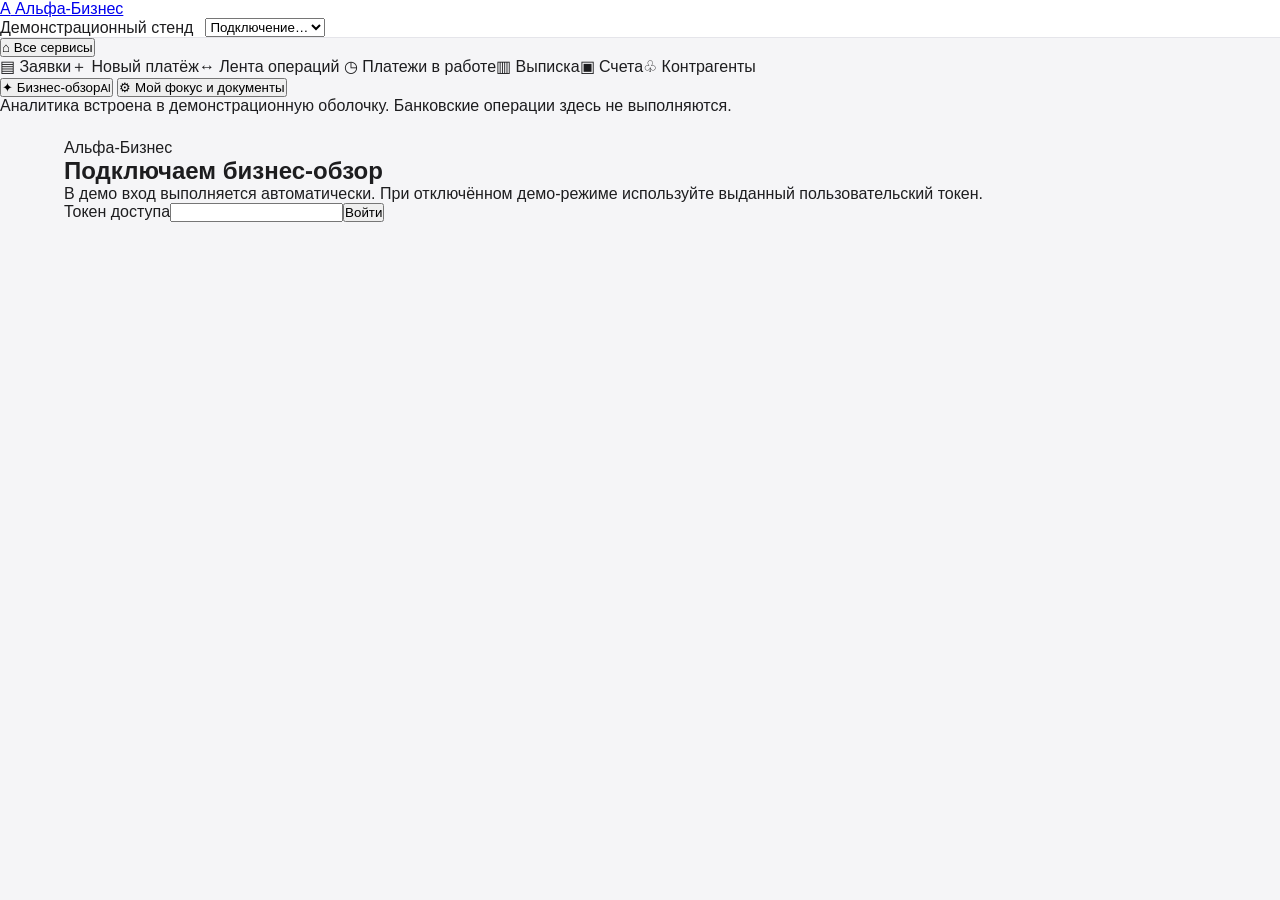
==== frontend/index.html @ 487ab63a "chore: consolidate current service worktrees into monorepo Preserve pending integration and frontend" ====
<!doctype html>
<html lang="ru">
<head>
  <meta charset="UTF-8"><meta name="viewport" content="width=device-width,initial-scale=1">
  <title>Альфа-Бизнес · Важно для вашего бизнеса</title>
  <link rel="stylesheet" href="/frontend/style.css">
</head>
<body>
<header class="header">
  <a class="brand" href="/" aria-label="Альфа-Бизнес, главная"><span class="brand-mark">А</span> Альфа-Бизнес</a>
  <div class="header-right"><span class="demo-label">Демонстрационный стенд</span>
    <select id="companySelect" aria-label="Текущая компания"><option value="">Подключение…</option></select>
    <span id="userName"></span><button id="logoutBtn" class="quiet" hidden>Выйти</button>
  </div>
</header>
<aside class="sidebar" aria-label="Навигация Альфа-Бизнеса">
  <button id="homeBtn" class="nav-item">⌂ <span>Все сервисы</span></button>
  <div class="bank-menu" aria-label="Элементы банковской оболочки, не подключены">
    <span>▤ Заявки</span><span>＋ Новый платёж</span><span>↔ Лента операций</span>
    <span>◷ Платежи в работе</span><span>▥ Выписка</span><span>▣ Счета</span><span>♧ Контрагенты</span>
  </div>
  <button id="analyticsBtn" class="nav-item selected">✦ <span>Бизнес-обзор</span><small>AI</small></button>
  <button id="settingsBtn" class="nav-item">⚙ <span>Мой фокус и документы</span></button>
  <p class="sidebar-note">Аналитика встроена в демонстрационную оболочку. Банковские операции здесь не выполняются.</p>
</aside>
<main class="main">
  <div id="notice" role="status" aria-live="polite" hidden></div>
  <section id="loginScreen" class="screen active">
    <div class="panel narrow"><span class="eyebrow">Альфа-Бизнес</span><h1>Подключаем бизнес-обзор</h1>
      <p>В демо вход выполняется автоматически. При отключённом демо-режиме используйте выданный пользовательский токен.</p>
      <form id="loginForm"><label>Токен доступа<input id="tokenInput" type="password" autocomplete="off" required></label><button class="primary">Войти</button></form>
      <p id="loginError" class="error" role="alert"></p>
    </div>
  </section>
  <section id="dashboardScreen" class="screen">
    <div class="bank-actions" aria-label="Демонстрационные банковские действия"><span>↓ Скачать выписку</span><span>⇄ Импорт платежей</span><span>＋ Создать платёж</span></div>
    <div class="bank-hero">
      <div><span class="eyebrow">Счета компании</span><div class="balance">— ₽</div><p>Остатки и банковские операции не подключены к прототипу</p><small id="dashCompany"></small></div>
      <div class="hero-side"><span class="eyebrow">Персональная аналитика</span><h2>Не просто новости.<br>Значение для бизнеса.</h2><p>Компания, ваша роль и подтверждённые источники — в основе каждого вывода.</p></div>
    </div>
    <div class="tabs"><strong>Сводка</strong><span>Бизнес-обзор</span></div>
    <section class="overview-entry" aria-labelledby="dashTitle">
      <div><span class="eyebrow">Каждый понедельник к 08:00 МСК</span><h1 id="dashTitle">Важно для вашего бизнеса</h1><p id="overviewSummary">Значимые события, возможные последствия и следующий шаг для вашей роли.</p></div>
      <button id="generateBtn" class="primary">Подготовить обзор</button>
    </section>
    <div class="context-row"><span id="contextStatus">Проверяем контекст…</span><button id="startOnboardingBtn" class="quiet">Настроить мой фокус →</button></div>
    <div id="onboardingPrompt" class="panel subtle" hidden><h3>Что важно именно вам?</h3><p>Укажите роль и задачи. Документы компании можно добавить по желанию — без них будут использованы доступные банковские данные.</p></div>
    <div id="pendingProfile" class="panel subtle" hidden>Профиль обрабатывается. Обзор появится после завершения анализа.</div>
    <div id="reportsList" class="reports-grid"></div>
    <div id="emptyState" class="panel empty" hidden><h3>Здесь появится ваш первый обзор</h3><p>Настройте фокус и нажмите «Подготовить обзор». Для анализа нужны работающие workers, LLM и внешний ranker. Мы не подменяем их заранее написанными выводами.</p></div>
  </section>
  <section id="reportScreen" class="screen">
    <button id="backToDash" class="quiet">← Сводка</button>
    <div class="section-heading"><div><span class="eyebrow">Персональный бизнес-обзор</span><h1 id="reportTitle">Важное за неделю</h1><p id="reportMeta"></p></div><label>Версия<select id="versionSelect" aria-label="Версия отчёта"></select></label></div>
    <div id="reportCard" class="panel" hidden></div><div id="reportBody"></div>
  </section>
  <section id="onboardingScreen" class="screen">
    <button id="backFromOnboarding" class="quiet">← Сводка</button>
    <div class="section-heading"><div><span class="eyebrow">Персонализация</span><h1>Мой фокус и документы</h1><p>Роль и цели относятся к вам в выбранной компании, документы — к контексту компании.</p></div></div>
    <form id="onboardingForm" class="panel form-panel">
      <label>Ваша роль<input id="obRole" placeholder="Например, руководитель казначейства" maxlength="200" required></label>
      <label>За что отвечаете <small>До 8 направлений, каждое с новой строки</small><textarea id="obResponsibilities" rows="3" placeholder="Ликвидность\nВалютные риски" maxlength="1600"></textarea></label>
      <label>Цели <small>До 3 целей, каждая с новой строки</small><textarea id="obGoals" rows="3" placeholder="Снизить стоимость финансирования" maxlength="1500"></textarea></label>
      <label>Дополнительный фокус<textarea id="obNote" rows="2" maxlength="1000" placeholder="Какие решения вам предстоит принять?"></textarea></label>
      <label>Документы компании <small>PDF, DOCX, XLSX или изображения</small><input id="fileInput" type="file" multiple accept=".pdf,.docx,.xlsx,.png,.jpg,.jpeg,.tiff,.webp"></label>
      <div id="fileList"></div><button id="obSubmit" class="primary">Сохранить фокус</button><p id="obSubmitStatus" role="status"></p>
    </form>
    <div class="panel"><h3>Загруженные документы</h3><div id="documentsList"></div></div>
  </section>
</main>
<script src="/frontend/app.js"></script>
</body>
</html>
---- frontend/style.css ----
:root {
  --red: #EF352D;
  --red-dark: #C42A24;
  --bg: #F5F5F7;
  --white: #FFFFFF;
  --text: #1D1D1F;
  --text-secondary: #6E6E73;
  --border: #E5E5EA;
  --card-radius: 12px;
  --shadow: 0 1px 3px rgba(0,0,0,.06), 0 1px 2px rgba(0,0,0,.04);
  --shadow-lg: 0 4px 14px rgba(0,0,0,.08);
  --transition: .2s ease;
}

* { margin:0; padding:0; box-sizing:border-box; }
body { font-family: -apple-system, BlinkMacSystemFont, 'Segoe UI', Roboto, sans-serif; background: var(--bg); color: var(--text); min-height: 100vh; }

/* Header */
.header { background: var(--white); border-bottom: 1px solid var(--border); position: sticky; top: 0; z-index: 100; }
.header-inner { max-width: 1200px; margin: 0 auto; padding: 0 24px; height: 56px; display: flex; align-items: center; justify-content: space-between; }
.logo { display: flex; align-items: center; gap: 10px; font-size: 16px; font-weight: 600; }
.logo svg { flex-shrink: 0; }
.header-right { display: flex; align-items: center; gap: 12px; }
.company-select { padding: 6px 12px; border: 1px solid var(--border); border-radius: 8px; font-size: 14px; background: var(--white); cursor: pointer; }
.user-name { font-size: 13px; color: var(--text-secondary); }
.btn-ghost { background: none; border: none; color: var(--text-secondary); cursor: pointer; font-size: 13px; padding: 6px 10px; border-radius: 6px; }
.btn-ghost:hover { background: var(--bg); color: var(--text); }

/* Main */
.main { max-width: 1200px; margin: 0 auto; padding: 24px; }

/* Screens */
.screen { display: none; }
.screen.active { display: block; }

/* Login */
.login-card { max-width: 400px; margin: 80px auto; padding: 40px; background: var(--white); border-radius: var(--card-radius); box-shadow: var(--shadow-lg); text-align: center; }
.login-card h1 { font-size: 24px; margin-bottom: 8px; }
.login-sub { color: var(--text-secondary); margin-bottom: 24px; font-size: 14px; }
.login-form { display: flex; flex-direction: column; gap: 12px; }
.login-form input { padding: 12px 16px; border: 1px solid var(--border); border-radius: 8px; font-size: 15px; }
.error-msg { color: var(--red); font-size: 13px; margin-top: 12px; }

/* Buttons */
.btn-primary { background: var(--red); color: white; border: none; padding: 10px 20px; border-radius: 8px; font-size: 14px; font-weight: 500; cursor: pointer; transition: background var(--transition); display: inline-flex; align-items: center; gap: 6px; justify-content: center; }
.btn-primary:hover { background: var(--red-dark); }
.btn-primary:disabled { opacity: .5; cursor: not-allowed; }
.btn-back { background: none; border: none; color: var(--text-secondary); cursor: pointer; font-size: 14px; padding: 8px 0; margin-bottom: 16px; }
.btn-back:hover { color: var(--text); }

/* Cards */
.card { background: var(--white); border-radius: var(--card-radius); box-shadow: var(--shadow); padding: 20px; margin-bottom: 16px; }
.onboarding-card { border-left: 4px solid var(--red); }
.onboarding-card h3 { margin-bottom: 8px; }
.onboarding-card p { color: var(--text-secondary); margin-bottom: 16px; font-size: 14px; }
.pending-card { text-align: center; }
.pending-card .spinner { margin: 0 auto 12px; }

/* Dashboard */
.dash-header { display: flex; align-items: center; justify-content: space-between; margin-bottom: 20px; }
.dash-header h2 { font-size: 22px; }
.subtitle { color: var(--text-secondary); font-size: 13px; margin-top: 2px; }
.dash-actions { display: flex; gap: 8px; }

/* Reports grid */
.reports-grid { display: flex; flex-direction: column; gap: 16px; }
.report-card { background: var(--white); border-radius: var(--card-radius); box-shadow: var(--shadow); padding: 20px; cursor: pointer; transition: box-shadow var(--transition), transform var(--transition); border-left: 4px solid transparent; }
.report-card:hover { box-shadow: var(--shadow-lg); transform: translateY(-1px); }
.report-card.has-insights { border-left-color: var(--red); }
.report-card-header { display: flex; align-items: center; justify-content: space-between; margin-bottom: 8px; }
.report-card-title { font-size: 16px; font-weight: 600; }
.report-card-date { font-size: 12px; color: var(--text-secondary); white-space: nowrap; }
.report-card-summary { font-size: 14px; color: var(--text-secondary); line-height: 1.5; }
.report-card-meta { display: flex; gap: 16px; margin-top: 12px; font-size: 12px; color: var(--text-secondary); }
.report-card-meta span { display: flex; align-items: center; gap: 4px; }
.report-card-actions { display: flex; gap: 8px; margin-top: 12px; }
.btn-sm { padding: 6px 12px; font-size: 12px; border-radius: 6px; border: 1px solid var(--border); background: var(--white); cursor: pointer; color: var(--text-secondary); }
.btn-sm:hover { background: var(--bg); color: var(--text); }
.btn-sm.active { border-color: var(--red); color: var(--red); }

/* Empty state */
.empty-state { text-align: center; padding: 60px 20px; }
.empty-icon { font-size: 48px; margin-bottom: 16px; }
.empty-state h3 { margin-bottom: 8px; }
.empty-state p { color: var(--text-secondary); font-size: 14px; max-width: 400px; margin: 0 auto; }

/* Report detail */
.report-header { margin-bottom: 20px; }
.report-header h2 { font-size: 22px; margin-bottom: 4px; }
.report-meta { font-size: 13px; color: var(--text-secondary); }
.report-status-card { text-align: center; padding: 32px; }

/* Insight cards */
.insight-card { background: var(--white); border-radius: var(--card-radius); box-shadow: var(--shadow); margin-bottom: 16px; overflow: hidden; }
.insight-header { padding: 16px 20px; cursor: pointer; display: flex; align-items: center; justify-content: space-between; transition: background var(--transition); }
.insight-header:hover { background: var(--bg); }
.insight-title { font-weight: 600; font-size: 15px; display: flex; align-items: center; gap: 8px; }
.insight-title .icon { font-size: 16px; }
.insight-chevron { transition: transform var(--transition); font-size: 12px; color: var(--text-secondary); }
.insight-card.open .insight-chevron { transform: rotate(180deg); }
.insight-body { padding: 0 20px; max-height: 0; overflow: hidden; transition: max-height .35s ease, padding .25s ease; }
.insight-card.open .insight-body { max-height: 3000px; padding: 0 20px 20px; }
.insight-section { margin-bottom: 14px; }
.insight-section h4 { font-size: 13px; font-weight: 600; color: var(--text-secondary); text-transform: uppercase; letter-spacing: .5px; margin-bottom: 4px; }
.insight-section p { font-size: 14px; line-height: 1.6; }
.claim-item { padding: 8px 12px; background: var(--bg); border-radius: 8px; margin-bottom: 6px; font-size: 13px; line-height: 1.5; border-left: 3px solid var(--border); }
.claim-item.risk { border-left-color: var(--red); }
.claim-item.opportunity { border-left-color: #34C759; }
.claim-item.recommendation { border-left-color: #007AFF; }
.claim-item.verified_fact { border-left-color: #5856D6; }
.claim-label { font-weight: 600; font-size: 11px; text-transform: uppercase; margin-right: 4px; }
.citation { font-size: 12px; color: var(--text-secondary); padding: 6px 10px; background: #F8F8FA; border-radius: 6px; margin-top: 4px; }
.citation-title { font-weight: 500; }
.limitations { font-size: 12px; color: var(--text-secondary); padding: 10px; background: #FFF8E1; border-radius: 8px; border-left: 3px solid #FFB300; }

/* Onboarding form */
.onboarding-form-card { max-width: 600px; margin: 0 auto; padding: 32px; background: var(--white); border-radius: var(--card-radius); box-shadow: var(--shadow-lg); }
.onboarding-form-card h2 { margin-bottom: 24px; }
.form-label { display: flex; flex-direction: column; gap: 6px; margin-bottom: 20px; }
.label-text { font-size: 13px; font-weight: 500; color: var(--text-secondary); }
.form-label input, .form-label textarea { padding: 10px 14px; border: 1px solid var(--border); border-radius: 8px; font-size: 14px; font-family: inherit; }
.form-label textarea { resize: vertical; }

/* Tags */
.tag-input-wrap { position: relative; }
.tags { display: flex; flex-wrap: wrap; gap: 6px; margin-bottom: 4px; }
.tag { display: inline-flex; align-items: center; gap: 4px; padding: 4px 10px; background: #FFF0F0; color: var(--red); border-radius: 16px; font-size: 13px; }
.tag button { background: none; border: none; color: var(--red); cursor: pointer; font-size: 14px; padding: 0; line-height: 1; opacity: .6; }
.tag button:hover { opacity: 1; }
.tag-input-wrap input { width: 100%; }

/* File drop */
.file-drop { position: relative; }
.file-drop input[type="file"] { position: absolute; inset: 0; opacity: 0; cursor: pointer; }
#fileDropText { padding: 20px; border: 2px dashed var(--border); border-radius: 8px; text-align: center; color: var(--text-secondary); font-size: 13px; transition: border-color var(--transition); }
.file-drop:hover #fileDropText { border-color: var(--red); }
.file-list { margin-top: 8px; }
.file-item { display: flex; align-items: center; gap: 8px; padding: 6px 10px; font-size: 13px; background: var(--bg); border-radius: 6px; margin-bottom: 4px; }
.file-item .file-name { flex: 1; }
.file-item .file-size { color: var(--text-secondary); font-size: 11px; }
.file-item .file-remove { background: none; border: none; color: var(--red); cursor: pointer; font-size: 14px; }

/* Submit status */
.submit-status { margin-top: 12px; padding: 12px; border-radius: 8px; font-size: 13px; text-align: center; }
.submit-status.success { background: #E8F5E9; color: #2E7D32; }
.submit-status.error { background: #FFEBEE; color: var(--red); }
.submit-status.loading { background: #E3F2FD; color: #1565C0; }

/* Spinner */
.spinner { width: 24px; height: 24px; border: 3px solid var(--border); border-top-color: var(--red); border-radius: 50%; animation: spin .6s linear infinite; }
@keyframes spin { to { transform: rotate(360deg); } }

/* Responsive */
@media (max-width: 768px) {
  .header-inner { padding: 0 16px; }
  .main { padding: 16px; }
  .dash-header { flex-direction: column; align-items: flex-start; gap: 12px; }
  .login-card { margin: 40px 16px; padding: 24px; }
}

/* Expand button for report questions */
.ask-question-section { margin-top: 20px; padding-top: 16px; border-top: 1px solid var(--border); }
.ask-question-section h3 { font-size: 15px; margin-bottom: 12px; }
.question-form { display: flex; gap: 8px; }
.question-form input { flex: 1; padding: 10px 14px; border: 1px solid var(--border); border-radius: 8px; font-size: 14px; }
.discussion-messages { margin-top: 16px; }
.disc-msg { margin-bottom: 12px; padding: 12px; border-radius: 8px; font-size: 14px; line-height: 1.5; }
.disc-msg.user { background: #F0F0F0; margin-left: 20px; }
.disc-msg.assistant { background: #FFF0F0; margin-right: 20px; border-left: 3px solid var(--red); }
.disc-msg .msg-role { font-size: 11px; font-weight: 600; text-transform: uppercase; color: var(--text-secondary); margin-bottom: 4px; }

/* Availability notice */
.availability-notice { padding: 8px 12px; background: #FFF3E0; border-radius: 6px; font-size: 12px; color: #E65100; margin-bottom: 12px; display: flex; align-items: center; gap: 6px; }
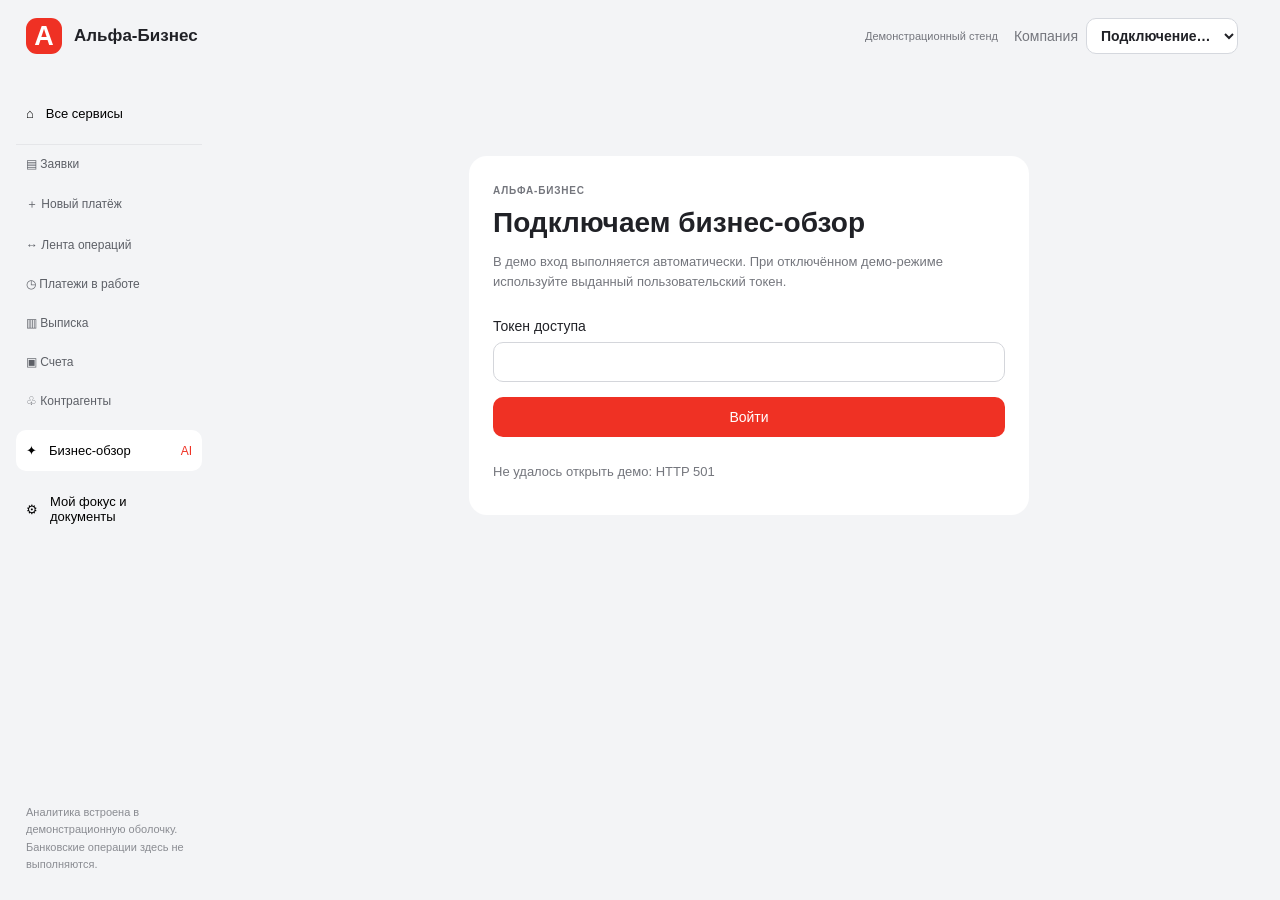
==== commit 2ba4c806: "fix ai, back, front" ====
--- a/frontend/index.html
+++ b/frontend/index.html
@@ -9,7 +9,7 @@
 <header class="header">
   <a class="brand" href="/" aria-label="Альфа-Бизнес, главная"><span class="brand-mark">А</span> Альфа-Бизнес</a>
   <div class="header-right"><span class="demo-label">Демонстрационный стенд</span>
-    <select id="companySelect" aria-label="Текущая компания"><option value="">Подключение…</option></select>
+    <label class="company-switch"><span>Компания</span><select id="companySelect" aria-label="Текущая компания"><option value="">Подключение…</option></select></label>
     <span id="userName"></span><button id="logoutBtn" class="quiet" hidden>Выйти</button>
   </div>
 </header>
@@ -35,7 +35,7 @@
   <section id="dashboardScreen" class="screen">
     <div class="bank-actions" aria-label="Демонстрационные банковские действия"><span>↓ Скачать выписку</span><span>⇄ Импорт платежей</span><span>＋ Создать платёж</span></div>
     <div class="bank-hero">
-      <div><span class="eyebrow">Счета компании</span><div class="balance">— ₽</div><p>Остатки и банковские операции не подключены к прототипу</p><small id="dashCompany"></small></div>
+      <div><span class="eyebrow">Счета компании</span><div class="balance">— ₽</div><p>Остатки и банковские операции не подключены к прототипу</p><strong id="dashCompany" class="hero-company"></strong><small id="dashCompanyDetails"></small></div>
       <div class="hero-side"><span class="eyebrow">Персональная аналитика</span><h2>Не просто новости.<br>Значение для бизнеса.</h2><p>Компания, ваша роль и подтверждённые источники — в основе каждого вывода.</p></div>
     </div>
     <div class="tabs"><strong>Сводка</strong><span>Бизнес-обзор</span></div>
@@ -44,8 +44,9 @@
       <button id="generateBtn" class="primary">Подготовить обзор</button>
     </section>
     <div class="context-row"><span id="contextStatus">Проверяем контекст…</span><button id="startOnboardingBtn" class="quiet">Настроить мой фокус →</button></div>
-    <div id="onboardingPrompt" class="panel subtle" hidden><h3>Что важно именно вам?</h3><p>Укажите роль и задачи. Документы компании можно добавить по желанию — без них будут использованы доступные банковские данные.</p></div>
-    <div id="pendingProfile" class="panel subtle" hidden>Профиль обрабатывается. Обзор появится после завершения анализа.</div>
+    <div id="onboardingPrompt" class="panel subtle" hidden><h3>Что важно именно вам?</h3><p>Укажите роль, задачи и KPI. Документы компании можно добавить по желанию — без них будут использованы доступные банковские данные.</p></div>
+    <section id="pipelinePanel" class="panel pipeline" aria-live="polite" hidden><div class="pipeline-head"><h3>Что сейчас происходит</h3><small id="pipelineUpdated"></small></div><ol id="pipelineStages"></ol></section>
+    <section id="fixedProfile" class="fixed-profile" hidden></section>
     <div id="reportsList" class="reports-grid"></div>
     <div id="emptyState" class="panel empty" hidden><h3>Здесь появится ваш первый обзор</h3><p>Настройте фокус и нажмите «Подготовить обзор». Для анализа нужны работающие workers, LLM и внешний ranker. Мы не подменяем их заранее написанными выводами.</p></div>
   </section>
@@ -56,11 +57,12 @@
   </section>
   <section id="onboardingScreen" class="screen">
     <button id="backFromOnboarding" class="quiet">← Сводка</button>
-    <div class="section-heading"><div><span class="eyebrow">Персонализация</span><h1>Мой фокус и документы</h1><p>Роль и цели относятся к вам в выбранной компании, документы — к контексту компании.</p></div></div>
+    <div class="section-heading"><div><span class="eyebrow">Персонализация</span><h1>Мой фокус и документы</h1><p>Роль, цели и KPI относятся к вам в выбранной компании, документы — к контексту компании.</p><p id="obPrefillHint" class="muted" hidden>Поля заполнены примером для демо-компании — проверьте, отредактируйте и сохраните.</p></div></div>
     <form id="onboardingForm" class="panel form-panel">
       <label>Ваша роль<input id="obRole" placeholder="Например, руководитель казначейства" maxlength="200" required></label>
       <label>За что отвечаете <small>До 8 направлений, каждое с новой строки</small><textarea id="obResponsibilities" rows="3" placeholder="Ликвидность\nВалютные риски" maxlength="1600"></textarea></label>
       <label>Цели <small>До 3 целей, каждая с новой строки</small><textarea id="obGoals" rows="3" placeholder="Снизить стоимость финансирования" maxlength="1500"></textarea></label>
+      <label>Какие показатели важно улучшить или удержать <small>До 3 KPI, каждый с новой строки</small><textarea id="obKpis" rows="3" placeholder="Стоимость заёмного финансирования, % годовых" maxlength="620"></textarea></label>
       <label>Дополнительный фокус<textarea id="obNote" rows="2" maxlength="1000" placeholder="Какие решения вам предстоит принять?"></textarea></label>
       <label>Документы компании <small>PDF, DOCX, XLSX или изображения</small><input id="fileInput" type="file" multiple accept=".pdf,.docx,.xlsx,.png,.jpg,.jpeg,.tiff,.webp"></label>
       <div id="fileList"></div><button id="obSubmit" class="primary">Сохранить фокус</button><p id="obSubmitStatus" role="status"></p>
--- a/frontend/style.css
+++ b/frontend/style.css
@@ -1,173 +1,7 @@
-:root {
-  --red: #EF352D;
-  --red-dark: #C42A24;
-  --bg: #F5F5F7;
-  --white: #FFFFFF;
-  --text: #1D1D1F;
-  --text-secondary: #6E6E73;
-  --border: #E5E5EA;
-  --card-radius: 12px;
-  --shadow: 0 1px 3px rgba(0,0,0,.06), 0 1px 2px rgba(0,0,0,.04);
-  --shadow-lg: 0 4px 14px rgba(0,0,0,.08);
-  --transition: .2s ease;
-}
-
-* { margin:0; padding:0; box-sizing:border-box; }
-body { font-family: -apple-system, BlinkMacSystemFont, 'Segoe UI', Roboto, sans-serif; background: var(--bg); color: var(--text); min-height: 100vh; }
-
-/* Header */
-.header { background: var(--white); border-bottom: 1px solid var(--border); position: sticky; top: 0; z-index: 100; }
-.header-inner { max-width: 1200px; margin: 0 auto; padding: 0 24px; height: 56px; display: flex; align-items: center; justify-content: space-between; }
-.logo { display: flex; align-items: center; gap: 10px; font-size: 16px; font-weight: 600; }
-.logo svg { flex-shrink: 0; }
-.header-right { display: flex; align-items: center; gap: 12px; }
-.company-select { padding: 6px 12px; border: 1px solid var(--border); border-radius: 8px; font-size: 14px; background: var(--white); cursor: pointer; }
-.user-name { font-size: 13px; color: var(--text-secondary); }
-.btn-ghost { background: none; border: none; color: var(--text-secondary); cursor: pointer; font-size: 13px; padding: 6px 10px; border-radius: 6px; }
-.btn-ghost:hover { background: var(--bg); color: var(--text); }
-
-/* Main */
-.main { max-width: 1200px; margin: 0 auto; padding: 24px; }
-
-/* Screens */
-.screen { display: none; }
-.screen.active { display: block; }
-
-/* Login */
-.login-card { max-width: 400px; margin: 80px auto; padding: 40px; background: var(--white); border-radius: var(--card-radius); box-shadow: var(--shadow-lg); text-align: center; }
-.login-card h1 { font-size: 24px; margin-bottom: 8px; }
-.login-sub { color: var(--text-secondary); margin-bottom: 24px; font-size: 14px; }
-.login-form { display: flex; flex-direction: column; gap: 12px; }
-.login-form input { padding: 12px 16px; border: 1px solid var(--border); border-radius: 8px; font-size: 15px; }
-.error-msg { color: var(--red); font-size: 13px; margin-top: 12px; }
-
-/* Buttons */
-.btn-primary { background: var(--red); color: white; border: none; padding: 10px 20px; border-radius: 8px; font-size: 14px; font-weight: 500; cursor: pointer; transition: background var(--transition); display: inline-flex; align-items: center; gap: 6px; justify-content: center; }
-.btn-primary:hover { background: var(--red-dark); }
-.btn-primary:disabled { opacity: .5; cursor: not-allowed; }
-.btn-back { background: none; border: none; color: var(--text-secondary); cursor: pointer; font-size: 14px; padding: 8px 0; margin-bottom: 16px; }
-.btn-back:hover { color: var(--text); }
-
-/* Cards */
-.card { background: var(--white); border-radius: var(--card-radius); box-shadow: var(--shadow); padding: 20px; margin-bottom: 16px; }
-.onboarding-card { border-left: 4px solid var(--red); }
-.onboarding-card h3 { margin-bottom: 8px; }
-.onboarding-card p { color: var(--text-secondary); margin-bottom: 16px; font-size: 14px; }
-.pending-card { text-align: center; }
-.pending-card .spinner { margin: 0 auto 12px; }
-
-/* Dashboard */
-.dash-header { display: flex; align-items: center; justify-content: space-between; margin-bottom: 20px; }
-.dash-header h2 { font-size: 22px; }
-.subtitle { color: var(--text-secondary); font-size: 13px; margin-top: 2px; }
-.dash-actions { display: flex; gap: 8px; }
-
-/* Reports grid */
-.reports-grid { display: flex; flex-direction: column; gap: 16px; }
-.report-card { background: var(--white); border-radius: var(--card-radius); box-shadow: var(--shadow); padding: 20px; cursor: pointer; transition: box-shadow var(--transition), transform var(--transition); border-left: 4px solid transparent; }
-.report-card:hover { box-shadow: var(--shadow-lg); transform: translateY(-1px); }
-.report-card.has-insights { border-left-color: var(--red); }
-.report-card-header { display: flex; align-items: center; justify-content: space-between; margin-bottom: 8px; }
-.report-card-title { font-size: 16px; font-weight: 600; }
-.report-card-date { font-size: 12px; color: var(--text-secondary); white-space: nowrap; }
-.report-card-summary { font-size: 14px; color: var(--text-secondary); line-height: 1.5; }
-.report-card-meta { display: flex; gap: 16px; margin-top: 12px; font-size: 12px; color: var(--text-secondary); }
-.report-card-meta span { display: flex; align-items: center; gap: 4px; }
-.report-card-actions { display: flex; gap: 8px; margin-top: 12px; }
-.btn-sm { padding: 6px 12px; font-size: 12px; border-radius: 6px; border: 1px solid var(--border); background: var(--white); cursor: pointer; color: var(--text-secondary); }
-.btn-sm:hover { background: var(--bg); color: var(--text); }
-.btn-sm.active { border-color: var(--red); color: var(--red); }
-
-/* Empty state */
-.empty-state { text-align: center; padding: 60px 20px; }
-.empty-icon { font-size: 48px; margin-bottom: 16px; }
-.empty-state h3 { margin-bottom: 8px; }
-.empty-state p { color: var(--text-secondary); font-size: 14px; max-width: 400px; margin: 0 auto; }
-
-/* Report detail */
-.report-header { margin-bottom: 20px; }
-.report-header h2 { font-size: 22px; margin-bottom: 4px; }
-.report-meta { font-size: 13px; color: var(--text-secondary); }
-.report-status-card { text-align: center; padding: 32px; }
-
-/* Insight cards */
-.insight-card { background: var(--white); border-radius: var(--card-radius); box-shadow: var(--shadow); margin-bottom: 16px; overflow: hidden; }
-.insight-header { padding: 16px 20px; cursor: pointer; display: flex; align-items: center; justify-content: space-between; transition: background var(--transition); }
-.insight-header:hover { background: var(--bg); }
-.insight-title { font-weight: 600; font-size: 15px; display: flex; align-items: center; gap: 8px; }
-.insight-title .icon { font-size: 16px; }
-.insight-chevron { transition: transform var(--transition); font-size: 12px; color: var(--text-secondary); }
-.insight-card.open .insight-chevron { transform: rotate(180deg); }
-.insight-body { padding: 0 20px; max-height: 0; overflow: hidden; transition: max-height .35s ease, padding .25s ease; }
-.insight-card.open .insight-body { max-height: 3000px; padding: 0 20px 20px; }
-.insight-section { margin-bottom: 14px; }
-.insight-section h4 { font-size: 13px; font-weight: 600; color: var(--text-secondary); text-transform: uppercase; letter-spacing: .5px; margin-bottom: 4px; }
-.insight-section p { font-size: 14px; line-height: 1.6; }
-.claim-item { padding: 8px 12px; background: var(--bg); border-radius: 8px; margin-bottom: 6px; font-size: 13px; line-height: 1.5; border-left: 3px solid var(--border); }
-.claim-item.risk { border-left-color: var(--red); }
-.claim-item.opportunity { border-left-color: #34C759; }
-.claim-item.recommendation { border-left-color: #007AFF; }
-.claim-item.verified_fact { border-left-color: #5856D6; }
-.claim-label { font-weight: 600; font-size: 11px; text-transform: uppercase; margin-right: 4px; }
-.citation { font-size: 12px; color: var(--text-secondary); padding: 6px 10px; background: #F8F8FA; border-radius: 6px; margin-top: 4px; }
-.citation-title { font-weight: 500; }
-.limitations { font-size: 12px; color: var(--text-secondary); padding: 10px; background: #FFF8E1; border-radius: 8px; border-left: 3px solid #FFB300; }
-
-/* Onboarding form */
-.onboarding-form-card { max-width: 600px; margin: 0 auto; padding: 32px; background: var(--white); border-radius: var(--card-radius); box-shadow: var(--shadow-lg); }
-.onboarding-form-card h2 { margin-bottom: 24px; }
-.form-label { display: flex; flex-direction: column; gap: 6px; margin-bottom: 20px; }
-.label-text { font-size: 13px; font-weight: 500; color: var(--text-secondary); }
-.form-label input, .form-label textarea { padding: 10px 14px; border: 1px solid var(--border); border-radius: 8px; font-size: 14px; font-family: inherit; }
-.form-label textarea { resize: vertical; }
-
-/* Tags */
-.tag-input-wrap { position: relative; }
-.tags { display: flex; flex-wrap: wrap; gap: 6px; margin-bottom: 4px; }
-.tag { display: inline-flex; align-items: center; gap: 4px; padding: 4px 10px; background: #FFF0F0; color: var(--red); border-radius: 16px; font-size: 13px; }
-.tag button { background: none; border: none; color: var(--red); cursor: pointer; font-size: 14px; padding: 0; line-height: 1; opacity: .6; }
-.tag button:hover { opacity: 1; }
-.tag-input-wrap input { width: 100%; }
-
-/* File drop */
-.file-drop { position: relative; }
-.file-drop input[type="file"] { position: absolute; inset: 0; opacity: 0; cursor: pointer; }
-#fileDropText { padding: 20px; border: 2px dashed var(--border); border-radius: 8px; text-align: center; color: var(--text-secondary); font-size: 13px; transition: border-color var(--transition); }
-.file-drop:hover #fileDropText { border-color: var(--red); }
-.file-list { margin-top: 8px; }
-.file-item { display: flex; align-items: center; gap: 8px; padding: 6px 10px; font-size: 13px; background: var(--bg); border-radius: 6px; margin-bottom: 4px; }
-.file-item .file-name { flex: 1; }
-.file-item .file-size { color: var(--text-secondary); font-size: 11px; }
-.file-item .file-remove { background: none; border: none; color: var(--red); cursor: pointer; font-size: 14px; }
-
-/* Submit status */
-.submit-status { margin-top: 12px; padding: 12px; border-radius: 8px; font-size: 13px; text-align: center; }
-.submit-status.success { background: #E8F5E9; color: #2E7D32; }
-.submit-status.error { background: #FFEBEE; color: var(--red); }
-.submit-status.loading { background: #E3F2FD; color: #1565C0; }
-
-/* Spinner */
-.spinner { width: 24px; height: 24px; border: 3px solid var(--border); border-top-color: var(--red); border-radius: 50%; animation: spin .6s linear infinite; }
-@keyframes spin { to { transform: rotate(360deg); } }
-
-/* Responsive */
-@media (max-width: 768px) {
-  .header-inner { padding: 0 16px; }
-  .main { padding: 16px; }
-  .dash-header { flex-direction: column; align-items: flex-start; gap: 12px; }
-  .login-card { margin: 40px 16px; padding: 24px; }
-}
-
-/* Expand button for report questions */
-.ask-question-section { margin-top: 20px; padding-top: 16px; border-top: 1px solid var(--border); }
-.ask-question-section h3 { font-size: 15px; margin-bottom: 12px; }
-.question-form { display: flex; gap: 8px; }
-.question-form input { flex: 1; padding: 10px 14px; border: 1px solid var(--border); border-radius: 8px; font-size: 14px; }
-.discussion-messages { margin-top: 16px; }
-.disc-msg { margin-bottom: 12px; padding: 12px; border-radius: 8px; font-size: 14px; line-height: 1.5; }
-.disc-msg.user { background: #F0F0F0; margin-left: 20px; }
-.disc-msg.assistant { background: #FFF0F0; margin-right: 20px; border-left: 3px solid var(--red); }
-.disc-msg .msg-role { font-size: 11px; font-weight: 600; text-transform: uppercase; color: var(--text-secondary); margin-bottom: 4px; }
-
-/* Availability notice */
-.availability-notice { padding: 8px 12px; background: #FFF3E0; border-radius: 6px; font-size: 12px; color: #E65100; margin-bottom: 12px; display: flex; align-items: center; gap: 6px; }
+:root{--red:#ef3124;--ink:#202126;--muted:#74767d;--line:#e5e6e9;--bg:#f3f4f6;--card:#fff;--radius:18px;font-family:Arial,Helvetica,sans-serif;color:var(--ink);background:var(--bg)}
+*{box-sizing:border-box}body{margin:0}button,input,select,textarea{font:inherit}button,a,summary{touch-action:manipulation}button{cursor:pointer}button:disabled{cursor:not-allowed;opacity:.5}button:focus-visible,a:focus-visible,summary:focus-visible{outline:3px solid #5687f4;outline-offset:3px}h1{font-size:28px;line-height:1.2;margin:8px 0 12px}h2{font-size:21px;line-height:1.3;margin:8px 0 12px}h3{font-size:16px;margin:0 0 10px}p{line-height:1.6;margin:8px 0}small{font-size:12px}a{color:#2857a3}ul{padding-left:22px;line-height:1.7}label{display:grid;gap:8px;font-size:14px}label small{color:var(--muted)}input,select,textarea{border:1px solid #d4d6db;border-radius:10px;padding:11px;background:white;color:var(--ink);max-width:100%}textarea{resize:vertical}input[type=file]{padding:15px;background:var(--bg)}
+.header{height:72px;position:sticky;top:0;background:var(--bg);display:flex;align-items:center;justify-content:space-between;padding:0 26px;gap:20px;z-index:10}.brand{display:flex;align-items:center;gap:12px;text-decoration:none;color:var(--ink);font-size:17px;font-weight:bold;white-space:nowrap}.brand-mark{background:var(--red);color:white;width:36px;height:36px;display:grid;place-items:center;border-radius:11px;font-size:27px}.header-right{display:flex;align-items:center;gap:16px;font-size:12px}.header-right select{max-width:320px;background:white;border:1px solid #d5d8de;border-radius:10px;padding:8px 10px;font-weight:bold}.company-switch{display:flex;align-items:center;gap:8px;color:var(--muted)}.hero-company{display:block;font-size:16px;margin:4px 0}.demo-label{color:var(--muted);font-size:11px}.sidebar{position:fixed;top:85px;bottom:0;left:0;width:218px;padding:8px 16px;display:flex;flex-direction:column;gap:10px}.nav-item{background:none;border:0;text-align:left;display:flex;align-items:center;gap:12px;padding:13px 10px;border-radius:10px;font-size:13px}.nav-item small{margin-left:auto;color:var(--red)}.nav-item:hover,.nav-item.selected{background:#fff}.bank-menu{border-top:1px solid var(--line);padding:12px 10px;display:grid;gap:25px;color:#5d6067;font-size:12px}.sidebar-note{margin-top:auto;font-size:11px;color:#8a8c92;line-height:1.6;padding:10px}.main{margin-left:218px;max-width:1490px;padding:14px 30px 60px}.screen{display:none}.screen.active{display:block}.eyebrow{text-transform:uppercase;letter-spacing:.08em;font-size:10px;font-weight:bold;color:var(--muted)}.primary,.secondary,.quiet{border:0;border-radius:10px;padding:12px 18px;font-size:14px}.primary{background:var(--red);color:white;white-space:nowrap}.primary:hover{background:#d92a20}.secondary{background:#eceef1;color:var(--ink)}.quiet{background:none;padding-left:0;color:#555b66}.panel{background:var(--card);border-radius:var(--radius);padding:24px;margin:18px 0;overflow-wrap:anywhere}.narrow{max-width:560px;margin:70px auto}.narrow form{display:grid;gap:15px;margin:25px 0}.muted,.panel>p,.section-heading p{color:var(--muted);font-size:13px}.error{color:#b72c26}.notice{padding:14px 18px;background:#e8f1eb;border-radius:12px;margin-bottom:15px;font-size:14px}.notice.error{background:#ffedea}.bank-actions{display:flex;gap:12px;margin-bottom:22px}.bank-actions span{padding:13px 18px;background:white;border-radius:10px;font-size:12px;color:#62656c}.bank-hero{display:grid;grid-template-columns:1.1fr 1fr;gap:25px;background:radial-gradient(at 100% 0%,#54221e,#151515 65%);color:white;border-radius:24px;padding:30px}.bank-hero .eyebrow{color:#c1b4b4}.balance{font-size:42px;font-weight:bold;margin-top:16px}.bank-hero p{font-size:12px;color:#bbb;max-width:380px}.bank-hero small{color:#aaa}.hero-side{padding:6px 10px 6px 30px;border-left:1px solid #5a4545}.hero-side h2{font-size:27px;line-height:1.4}.tabs{display:flex;gap:25px;padding:28px 0 18px;font-size:16px}.tabs span{color:#9a9ca5}.overview-entry{display:flex;align-items:center;justify-content:space-between;gap:30px;padding:24px 28px;background:#fff;border-radius:var(--radius);border-left:4px solid var(--red)}.overview-entry p{color:#646871;font-size:14px;max-width:700px}.context-row{display:flex;align-items:center;justify-content:space-between;gap:20px;padding:10px 2px;color:var(--muted);font-size:12px}.subtle{border:1px solid var(--line);font-size:14px}.empty{padding:38px;text-align:center;color:var(--muted)}.reports-grid{display:grid;grid-template-columns:repeat(2,minmax(0,1fr));gap:18px}.report-tile{text-align:left;background:white;border:1px solid transparent;padding:24px;border-radius:var(--radius);color:var(--ink);min-width:0}.report-tile:hover{border-color:#bfc2ca}.report-tile h3{font-size:19px;margin:13px 0}.report-tile p{font-size:14px;color:#5e626c}.tile-footer{margin-top:24px;display:flex;justify-content:space-between;gap:12px;font-size:11px;color:var(--muted)}.tile-footer b{color:var(--ink);white-space:nowrap}.section-heading{display:flex;justify-content:space-between;gap:25px;align-items:center;margin:15px 0}.section-heading label{font-size:12px;color:var(--muted)}.section-heading select{font-size:12px}.insight-card{border-radius:var(--radius);background:white;margin:18px 0;overflow:hidden;border:1px solid var(--line)}summary{cursor:pointer}summary::marker{color:var(--muted)}.insight-heading{padding:24px;list-style:none}.insight-heading h2{font-size:22px}.insight-heading p{font-size:15px;max-width:900px}.expand-label{display:block;color:#656b75;font-size:12px;margin-top:16px}.insight-body{padding:0 24px 24px;border-top:1px solid var(--line)}.insight-body section{padding-top:22px}.insight-body p{font-size:14px;white-space:pre-wrap}.role-action{background:#f4f6fa;margin-top:20px;padding:20px!important;border-radius:12px}.warning{background:#fff7e8;color:#755829;border-radius:12px;padding:18px!important}.warning h2{font-size:19px}.claim{padding:18px 0;border-bottom:1px solid var(--line)}.claim-label{font-size:12px;font-weight:bold}.claim-label small{margin-left:12px;font-weight:normal;color:var(--muted)}.bank_position .claim-label{color:#9f251f}.ai_inference .claim-label,.risk .claim-label,.recommendation .claim-label{color:#485b8b}.company-fact{font-size:13px;background:#f4f5f7;padding:12px;border-radius:9px}.source{font-size:12px;margin:8px 0}.source summary{line-height:1.8}.source small{display:block;color:var(--muted);margin-left:12px}.source-link{background:none;border:0;color:#2857a3;text-decoration:underline;padding:0;font-size:12px}.source blockquote{margin:8px 0;padding:12px;border-left:2px solid #ddd;background:#fafafa;white-space:pre-wrap;max-height:300px;overflow:auto;line-height:1.7}.question-section{border-top:1px solid var(--line);margin-top:20px}.question-form{display:flex;gap:10px;margin-top:15px}.question-form input{flex:1;min-width:0}.answer{font-size:14px;line-height:1.6;white-space:pre-wrap;margin-top:15px}.form-panel{max-width:820px;display:grid;gap:22px}.form-panel .primary{justify-self:start}.document-row{padding:12px 0;border-bottom:1px solid var(--line);font-size:13px;display:flex;justify-content:space-between;flex-wrap:wrap;gap:10px}.document-row small{color:var(--muted)}[hidden]{display:none!important}
+@media(min-width:1500px){.main{margin-right:auto}}@media(max-width:1050px){.demo-label{display:none}.sidebar{width:185px}.main{margin-left:185px;padding:14px 20px}.header-right{gap:10px}.bank-hero{padding:24px}.hero-side h2{font-size:21px}.overview-entry{gap:15px}.overview-entry h1{font-size:24px}.reports-grid{grid-template-columns:1fr}}@media(max-width:720px){.header{height:auto;min-height:70px;padding:14px;flex-wrap:wrap;gap:12px}.header-right{width:100%;justify-content:space-between}.header-right select{max-width:60vw;padding:8px}.company-switch>span{display:none}.brand{font-size:15px}.sidebar{position:static;width:auto;flex-direction:row;padding:8px 14px;gap:8px}.sidebar .bank-menu,.sidebar-note{display:none}.nav-item{font-size:11px;padding:10px}.nav-item small{display:none}.main{margin:0;padding:10px 14px 40px}.bank-actions{display:none}.bank-hero{grid-template-columns:1fr;padding:22px}.hero-side{display:none}.balance{font-size:30px}.tabs{padding:20px 0 15px}.overview-entry{display:block;padding:20px}.overview-entry .primary{margin-top:16px;width:100%}.context-row{align-items:flex-start;gap:10px}.context-row .quiet{font-size:11px;min-width:100px}.panel,.insight-heading{padding:20px}.insight-body{padding:0 18px 20px}.question-form{flex-direction:column}.section-heading{align-items:flex-start;flex-direction:column}.section-heading label{width:100%}.narrow{margin:20px 0}.tile-footer{flex-wrap:wrap}}
+.pipeline-head{display:flex;justify-content:space-between;align-items:baseline;gap:12px}.pipeline-head small{color:var(--muted);font-size:11px}.pipeline ol{list-style:none;padding:0;margin:14px 0 0;display:grid;gap:4px}.stage{display:grid;grid-template-columns:28px 1fr;gap:10px;padding:10px 0;border-top:1px solid var(--line)}.stage:first-child{border-top:0}.stage-icon{width:24px;height:24px;border-radius:50%;display:grid;place-items:center;font-size:13px;background:#eceef1;color:#7a7d85}.stage.done .stage-icon{background:#e3f2e7;color:#23793d}.stage.active .stage-icon{background:#fff0d9;color:#a5640b;animation:pulse 1.4s ease-in-out infinite}.stage.waiting .stage-icon{background:#eef1f8;color:#485b8b}.stage.error .stage-icon{background:#ffedea;color:#b72c26}.stage b{font-size:14px}.stage p{margin:3px 0 0;font-size:13px;color:#5e626c}.stage.error p{color:#b72c26}.stage time{color:var(--muted);font-size:11px;margin-left:8px;font-weight:normal}.stage-steps{margin:8px 0 0;padding-left:16px;font-size:12px;color:#5e626c;display:grid;gap:3px}.stage-steps li:last-child{color:var(--ink);font-weight:bold}.stage-steps li.error{color:#b72c26}@keyframes pulse{50%{opacity:.45}}.fixed-profile{display:grid;grid-template-columns:repeat(2,minmax(0,1fr));gap:18px;margin:18px 0}.fixed-profile details{background:white;border-radius:var(--radius);padding:20px 24px;border:1px solid var(--line);min-width:0}.fixed-profile summary{font-size:16px;font-weight:bold}.fixed-profile summary small{display:block;font-weight:normal;color:#23793d;font-size:12px;margin-top:4px}.fixed-profile h4{margin:18px 0 6px;font-size:12px;text-transform:uppercase;letter-spacing:.06em;color:var(--muted)}.fixed-profile p,.fixed-profile li{font-size:13px;line-height:1.55}.fixed-profile ul{margin:0;padding-left:18px}.fact-row{display:grid;grid-template-columns:minmax(120px,38%) 1fr;gap:10px;padding:6px 0;border-bottom:1px solid var(--line);font-size:13px}.fact-row span{color:var(--muted)}.fact-row small{display:block;color:var(--muted);font-size:11px}.keywords{display:flex;flex-wrap:wrap;gap:6px;margin-top:4px}.keywords span{background:#f1f2f5;border-radius:8px;padding:3px 8px;font-size:11px}
+@media(max-width:1050px){.fixed-profile{grid-template-columns:1fr}}
+.fact-source{color:var(--muted);font-size:11px!important;margin:4px 0 0}
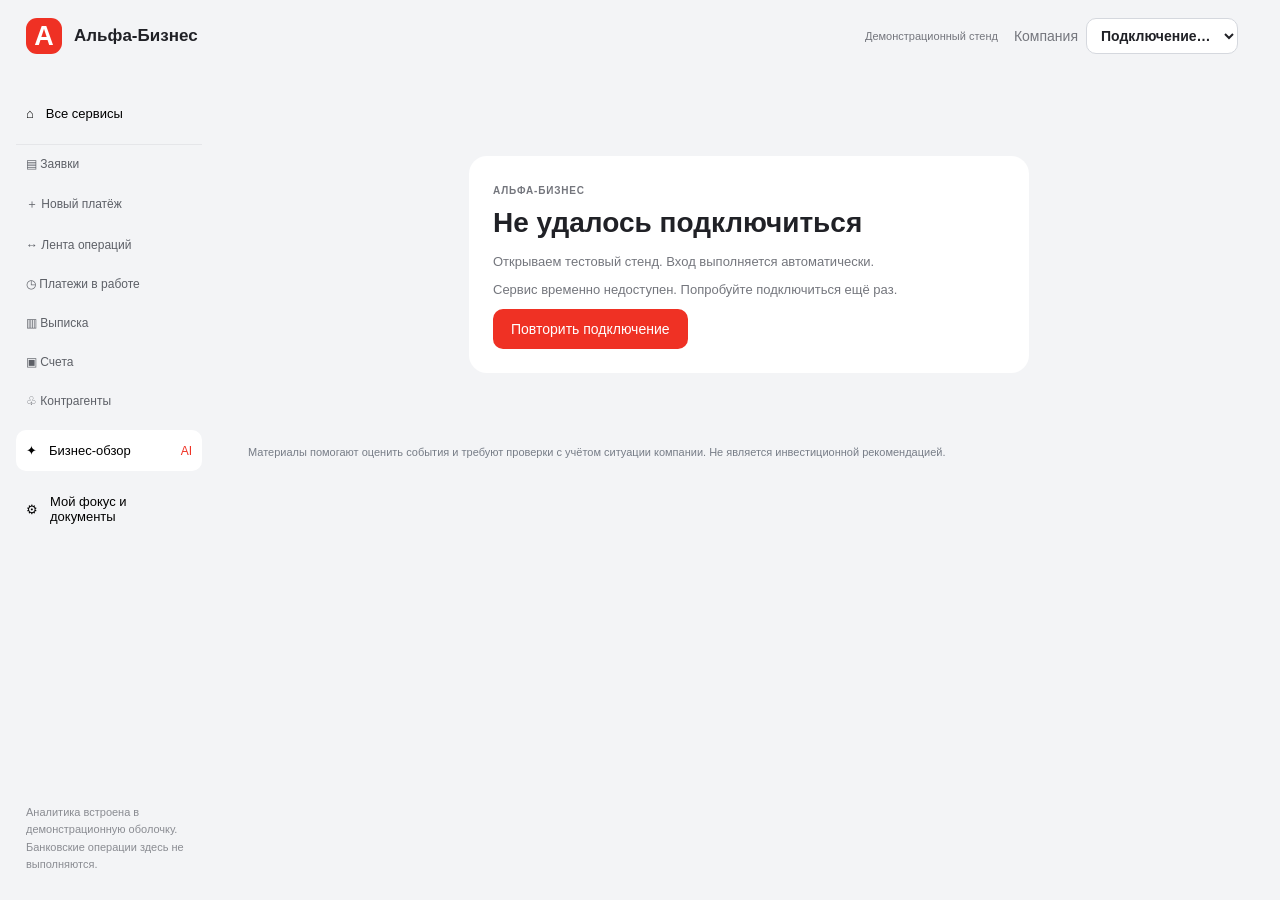
==== commit 0edb7175: "Prepare hackathon submission: demo UX, Qwen launch and data semantics" ====
--- a/frontend/index.html
+++ b/frontend/index.html
@@ -26,10 +26,10 @@
 <main class="main">
   <div id="notice" role="status" aria-live="polite" hidden></div>
   <section id="loginScreen" class="screen active">
-    <div class="panel narrow"><span class="eyebrow">Альфа-Бизнес</span><h1>Подключаем бизнес-обзор</h1>
-      <p>В демо вход выполняется автоматически. При отключённом демо-режиме используйте выданный пользовательский токен.</p>
-      <form id="loginForm"><label>Токен доступа<input id="tokenInput" type="password" autocomplete="off" required></label><button class="primary">Войти</button></form>
-      <p id="loginError" class="error" role="alert"></p>
+    <div class="panel narrow"><span class="eyebrow">Альфа-Бизнес</span><h1 id="loginTitle">Подключаем бизнес-обзор</h1>
+      <p id="loginHint">Открываем тестовый стенд. Вход выполняется автоматически.</p>
+      <form id="loginForm" hidden><label>Токен доступа<input id="tokenInput" type="password" autocomplete="off" required></label><button class="primary">Войти</button></form>
+      <p id="loginError" class="error" role="alert"></p><button id="retryConnectionBtn" type="button" class="primary" hidden>Повторить подключение</button>
     </div>
   </section>
   <section id="dashboardScreen" class="screen">
@@ -48,19 +48,19 @@
     <section id="pipelinePanel" class="panel pipeline" aria-live="polite" hidden><div class="pipeline-head"><h3>Что сейчас происходит</h3><small id="pipelineUpdated"></small></div><ol id="pipelineStages"></ol></section>
     <section id="fixedProfile" class="fixed-profile" hidden></section>
     <div id="reportsList" class="reports-grid"></div>
-    <div id="emptyState" class="panel empty" hidden><h3>Здесь появится ваш первый обзор</h3><p>Настройте фокус и нажмите «Подготовить обзор». Для анализа нужны работающие workers, LLM и внешний ranker. Мы не подменяем их заранее написанными выводами.</p></div>
+    <div id="emptyState" class="panel empty" hidden><h3>Здесь появится ваш первый обзор</h3><p>Настройте фокус и нажмите «Подготовить обзор». Мы подберём события по деятельности компании и вашим задачам, проверим источники и объясним возможное влияние.</p></div>
   </section>
   <section id="reportScreen" class="screen">
     <button id="backToDash" class="quiet">← Сводка</button>
     <div class="section-heading"><div><span class="eyebrow">Персональный бизнес-обзор</span><h1 id="reportTitle">Важное за неделю</h1><p id="reportMeta"></p></div><label>Версия<select id="versionSelect" aria-label="Версия отчёта"></select></label></div>
-    <div id="reportCard" class="panel" hidden></div><div id="reportBody"></div>
+    <div id="reportCard" class="panel" hidden></div><div id="reportBody"></div><div id="reportDiscussions"></div>
   </section>
   <section id="onboardingScreen" class="screen">
     <button id="backFromOnboarding" class="quiet">← Сводка</button>
     <div class="section-heading"><div><span class="eyebrow">Персонализация</span><h1>Мой фокус и документы</h1><p>Роль, цели и KPI относятся к вам в выбранной компании, документы — к контексту компании.</p><p id="obPrefillHint" class="muted" hidden>Поля заполнены примером для демо-компании — проверьте, отредактируйте и сохраните.</p></div></div>
     <form id="onboardingForm" class="panel form-panel">
       <label>Ваша роль<input id="obRole" placeholder="Например, руководитель казначейства" maxlength="200" required></label>
-      <label>За что отвечаете <small>До 8 направлений, каждое с новой строки</small><textarea id="obResponsibilities" rows="3" placeholder="Ликвидность\nВалютные риски" maxlength="1600"></textarea></label>
+      <label>За что отвечаете <small>До 8 направлений, каждое с новой строки</small><textarea id="obResponsibilities" rows="3" placeholder="Ликвидность&#10;Валютные риски" maxlength="1600"></textarea></label>
       <label>Цели <small>До 3 целей, каждая с новой строки</small><textarea id="obGoals" rows="3" placeholder="Снизить стоимость финансирования" maxlength="1500"></textarea></label>
       <label>Какие показатели важно улучшить или удержать <small>До 3 KPI, каждый с новой строки</small><textarea id="obKpis" rows="3" placeholder="Стоимость заёмного финансирования, % годовых" maxlength="620"></textarea></label>
       <label>Дополнительный фокус<textarea id="obNote" rows="2" maxlength="1000" placeholder="Какие решения вам предстоит принять?"></textarea></label>
@@ -69,6 +69,7 @@
     </form>
     <div class="panel"><h3>Загруженные документы</h3><div id="documentsList"></div></div>
   </section>
+<footer class="service-disclaimer">Материалы помогают оценить события и требуют проверки с учётом ситуации компании. Не является инвестиционной рекомендацией.</footer>
 </main>
 <script src="/frontend/app.js"></script>
 </body>
--- a/frontend/style.css
+++ b/frontend/style.css
@@ -5,3 +5,11 @@
 .pipeline-head{display:flex;justify-content:space-between;align-items:baseline;gap:12px}.pipeline-head small{color:var(--muted);font-size:11px}.pipeline ol{list-style:none;padding:0;margin:14px 0 0;display:grid;gap:4px}.stage{display:grid;grid-template-columns:28px 1fr;gap:10px;padding:10px 0;border-top:1px solid var(--line)}.stage:first-child{border-top:0}.stage-icon{width:24px;height:24px;border-radius:50%;display:grid;place-items:center;font-size:13px;background:#eceef1;color:#7a7d85}.stage.done .stage-icon{background:#e3f2e7;color:#23793d}.stage.active .stage-icon{background:#fff0d9;color:#a5640b;animation:pulse 1.4s ease-in-out infinite}.stage.waiting .stage-icon{background:#eef1f8;color:#485b8b}.stage.error .stage-icon{background:#ffedea;color:#b72c26}.stage b{font-size:14px}.stage p{margin:3px 0 0;font-size:13px;color:#5e626c}.stage.error p{color:#b72c26}.stage time{color:var(--muted);font-size:11px;margin-left:8px;font-weight:normal}.stage-steps{margin:8px 0 0;padding-left:16px;font-size:12px;color:#5e626c;display:grid;gap:3px}.stage-steps li:last-child{color:var(--ink);font-weight:bold}.stage-steps li.error{color:#b72c26}@keyframes pulse{50%{opacity:.45}}.fixed-profile{display:grid;grid-template-columns:repeat(2,minmax(0,1fr));gap:18px;margin:18px 0}.fixed-profile details{background:white;border-radius:var(--radius);padding:20px 24px;border:1px solid var(--line);min-width:0}.fixed-profile summary{font-size:16px;font-weight:bold}.fixed-profile summary small{display:block;font-weight:normal;color:#23793d;font-size:12px;margin-top:4px}.fixed-profile h4{margin:18px 0 6px;font-size:12px;text-transform:uppercase;letter-spacing:.06em;color:var(--muted)}.fixed-profile p,.fixed-profile li{font-size:13px;line-height:1.55}.fixed-profile ul{margin:0;padding-left:18px}.fact-row{display:grid;grid-template-columns:minmax(120px,38%) 1fr;gap:10px;padding:6px 0;border-bottom:1px solid var(--line);font-size:13px}.fact-row span{color:var(--muted)}.fact-row small{display:block;color:var(--muted);font-size:11px}.keywords{display:flex;flex-wrap:wrap;gap:6px;margin-top:4px}.keywords span{background:#f1f2f5;border-radius:8px;padding:3px 8px;font-size:11px}
 @media(max-width:1050px){.fixed-profile{grid-template-columns:1fr}}
 .fact-source{color:var(--muted);font-size:11px!important;margin:4px 0 0}
+
+.source{border:1px solid var(--line);border-radius:10px;background:#fff;margin:10px 0;overflow:hidden}.source>summary{padding:10px 12px;display:list-item;margin-left:18px}.source>summary span{font-weight:600}.source small{display:inline;margin-left:8px;font-size:11px}.source-content{border-top:1px solid var(--line);padding:12px 14px}.source-content blockquote{margin:10px 0 0;border:0;padding:0;background:none;white-space:pre-wrap}.source-fields{margin:8px 0}.source-fact{display:grid;grid-template-columns:minmax(100px,35%) 1fr;gap:12px;padding:7px 0;border-bottom:1px solid var(--line)}.source-fact:last-child{border:0}.source-fact dt{color:var(--muted)}.source-fact dd{margin:0;overflow-wrap:anywhere}.fact-caption{font-size:10px;font-weight:bold;letter-spacing:.05em;text-transform:uppercase;color:var(--muted)}.company-fact>p{margin:5px 0;font-size:13px}.evidence-group>summary{font-size:15px;font-weight:bold;padding:12px 0}.evidence-group>summary small{display:block;font-size:12px;font-weight:normal;color:var(--muted);margin-top:4px}.question-section>h3{font-size:17px}.question-status{margin-top:14px;padding:12px 14px;border-radius:10px;background:#f1f5f2;color:#29633e;font-size:13px;line-height:1.6}.question-status.working{display:flex;gap:10px;align-items:center;background:#f1f4fa;color:#425575}.question-status.working:before{content:'';width:16px;height:16px;border-radius:50%;border:2px solid #ccd4e5;border-top-color:#526a98;animation:spin .9s linear infinite;flex-shrink:0}.question-status.error{background:#ffedea;color:#b72c26}.answer:empty{display:none}.answer:not(:empty){border:1px solid #dce5df;border-radius:12px;background:#f7faf8;padding:18px}.answer-label{font-size:12px;font-weight:bold;color:#29633e}.answer p{white-space:pre-wrap}.discussion-history>summary{font-size:16px;font-weight:bold}.discussion-history>summary small{display:block;margin-top:4px;font-weight:normal;color:var(--muted)}.discussion-item{padding:18px 0;border-bottom:1px solid var(--line)}.discussion-message{padding:12px 0;font-size:13px}.discussion-message>b{font-size:12px}.discussion-message p{white-space:pre-wrap}.discussion-message.from-user{color:#545e70}.service-disclaimer{color:#777d87;font-size:11px;line-height:1.7;margin:30px 0 0;max-width:960px}.fact-row div{overflow-wrap:anywhere}@keyframes spin{to{transform:rotate(360deg)}}@media(prefers-reduced-motion:reduce){.question-status.working:before,.stage.active .stage-icon{animation:none}}@media(max-width:720px){.source small{display:block;margin:3px 0 0}.source-fact{grid-template-columns:1fr;gap:4px}.source>summary{margin-left:16px}.question-form button{width:100%}}
+
+.card-discussions:not(:empty){margin-top:24px;border-top:1px solid var(--line);padding-top:20px}.question-section .discussion-history>summary small{display:inline;margin-left:8px}
+
+.stage-details{margin-top:8px}.stage-details>summary{font-size:12px;color:#656b75}.stage-details .stage-steps{margin-top:10px}
+
+.evidence-category>h4{font-size:15px;margin:4px 0 6px}.evidence-category>p{font-size:12px;margin:0 0 6px}.evidence-category.category-facts>h4{color:#286b45}.evidence-category.category-bank>h4{color:#a52923}.evidence-category.category-model>h4{color:#455b88}.evidence-category.category-hypotheses>h4{color:#846327}
